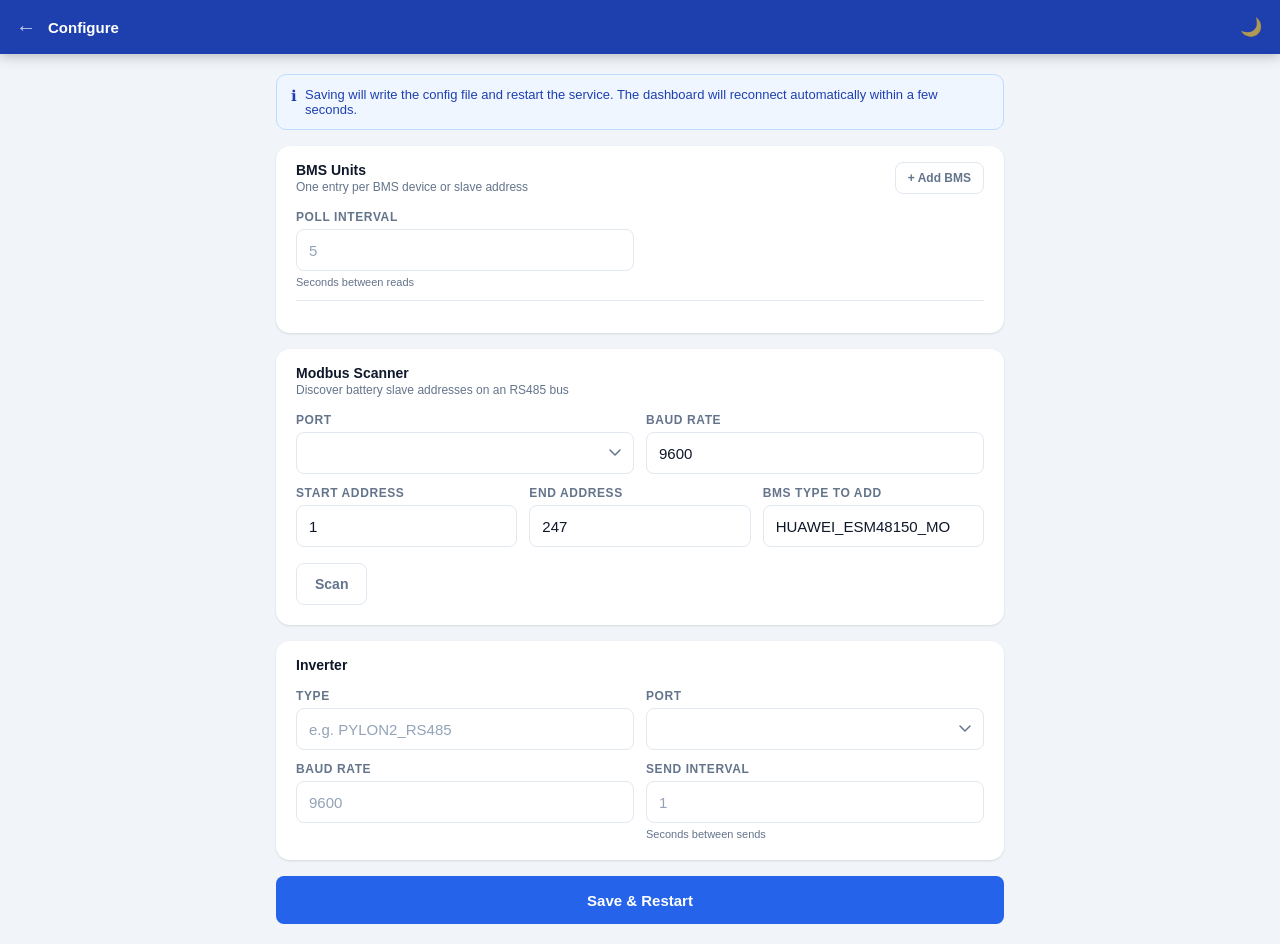
==== webserver/src/main/resources/static/config.html @ cb20711e "fix: resolve by-id symlinks and handle port-busy in Modbus scanner j2mod requires bare port names (t" ====
<!DOCTYPE html>
<html lang="en">
<head>
<meta charset="utf-8">
<meta name="viewport" content="width=device-width, initial-scale=1.0">
<meta name="theme-color" content="#1e40af">
<link rel="apple-touch-icon" sizes="180x180" href="/apple-touch-icon.png">
<link rel="icon" type="image/png" sizes="32x32" href="/favicon-32x32.png">
<link rel="manifest" href="/site.webmanifest">
<title>Configure — BMS Monitor</title>
<style>
*, *::before, *::after { box-sizing: border-box; margin: 0; padding: 0; }
:root {
  --blue:   #3b82f6;
  --blue-d: #1d4ed8;
  --green:  #22c55e;
  --red:    #ef4444;
  --bg:     #f1f5f9;
  --card:   #ffffff;
  --border: #e2e8f0;
  --text:   #0f172a;
  --muted:  #64748b;
  --r: 14px;
  --shadow: 0 1px 3px rgba(0,0,0,.07), 0 1px 2px rgba(0,0,0,.05);
}
html { font-family: -apple-system, BlinkMacSystemFont, 'Segoe UI', Roboto, Arial, sans-serif; }
body { background: var(--bg); color: var(--text); min-height: 100vh; }

/* Header */
.hdr {
  position: sticky; top: 0; z-index: 100; background: #1e40af;
  display: flex; align-items: center; gap: 12px;
  padding: 0 16px; height: 54px; box-shadow: 0 2px 12px rgba(0,0,0,.25);
}
.hdr-back { color: rgba(255,255,255,.75); text-decoration: none; font-size: 20px; line-height: 1; }
.hdr-back:hover { color: #fff; }
.hdr-title { font-size: 15px; font-weight: 700; color: #fff; }

/* Layout */
main { max-width: 760px; margin: 0 auto; padding: 20px 16px; display: flex; flex-direction: column; gap: 16px; }

/* Card */
.card { background: var(--card); border-radius: var(--r); box-shadow: var(--shadow); }
.card-head {
  padding: 16px 20px 0;
  display: flex; align-items: center; justify-content: space-between;
}
.card-head h2 { font-size: 14px; font-weight: 700; }
.card-head .card-head-sub { font-size: 12px; color: var(--muted); margin-top: 2px; }
.card-body { padding: 16px 20px 20px; }
.card-divider { border: none; border-top: 1px solid var(--border); }

/* Form controls */
.field { display: flex; flex-direction: column; gap: 5px; }
.field label {
  font-size: 12px; font-weight: 700; color: var(--muted);
  text-transform: uppercase; letter-spacing: .05em;
}
.field input, .field select {
  height: 42px; border: 1.5px solid var(--border); border-radius: 8px;
  padding: 0 12px; font-size: 15px; color: var(--text);
  background: var(--card); width: 100%;
  transition: border-color .15s, box-shadow .15s;
  -webkit-appearance: none; appearance: none;
}
.field select {
  background-image: url("data:image/svg+xml,%3Csvg xmlns='http://www.w3.org/2000/svg' width='12' height='8' viewBox='0 0 12 8'%3E%3Cpath d='M1 1l5 5 5-5' stroke='%2364748b' stroke-width='1.5' fill='none' stroke-linecap='round'/%3E%3C/svg%3E");
  background-repeat: no-repeat; background-position: right 12px center;
  padding-right: 36px;
}
.field input:focus, .field select:focus {
  outline: none; border-color: var(--blue);
  box-shadow: 0 0 0 3px rgba(59,130,246,.15);
}
.field input::placeholder { color: #94a3b8; }

.field-hint { font-size: 11px; color: var(--muted); }

.row { display: grid; gap: 12px; }
.row-2 { grid-template-columns: 1fr 1fr; }
.row-3 { grid-template-columns: 1fr 1fr 1fr; }

/* BMS entries */
.bms-list { display: flex; flex-direction: column; gap: 12px; }

.bms-entry {
  border: 1.5px solid var(--border); border-radius: 10px;
  overflow: hidden;
}
.bms-entry-head {
  display: flex; align-items: center;
  padding: 10px 14px; background: var(--bg);
  border-bottom: 1px solid var(--border);
  gap: 8px;
}
.bms-entry-num { font-size: 13px; font-weight: 700; flex: 1; }
.bms-entry-body { padding: 14px; display: flex; flex-direction: column; gap: 12px; }

/* Buttons */
.btn {
  display: inline-flex; align-items: center; justify-content: center;
  height: 42px; padding: 0 18px; border: none; border-radius: 8px;
  cursor: pointer; font-size: 14px; font-weight: 600;
  transition: background .15s, opacity .15s;
  white-space: nowrap;
}
.btn:disabled { opacity: .5; cursor: not-allowed; }
.btn-primary { background: #2563eb; color: #fff; }
.btn-primary:hover:not(:disabled) { background: var(--blue-d); }
.btn-ghost { background: transparent; color: var(--muted); border: 1.5px solid var(--border); }
.btn-ghost:hover { background: var(--bg); color: var(--text); }
.btn-danger { background: #fee2e2; color: #dc2626; }
.btn-danger:hover { background: #fecaca; }
.btn-sm { height: 32px; padding: 0 12px; font-size: 12px; }
.btn-icon { padding: 0 10px; font-size: 16px; }

/* Save row */
.save-row {
  display: flex; align-items: center; gap: 12px;
  flex-wrap: wrap;
}
.save-row .btn-primary { flex: 1; min-width: 160px; height: 48px; font-size: 15px; }

/* Restart overlay */
.restart-overlay {
  display: none; position: fixed; inset: 0; z-index: 200;
  background: rgba(15,23,42,.65); backdrop-filter: blur(4px);
  align-items: center; justify-content: center;
}
.restart-overlay.show { display: flex; }
.restart-box {
  background: var(--card); border-radius: 20px;
  padding: 36px 40px; text-align: center; max-width: 320px;
  box-shadow: 0 20px 60px rgba(0,0,0,.3);
}
.restart-icon { font-size: 40px; margin-bottom: 12px; }
.restart-title { font-size: 18px; font-weight: 700; margin-bottom: 8px; }
.restart-sub { font-size: 14px; color: var(--muted); margin-bottom: 20px; }
.restart-count {
  font-size: 32px; font-weight: 800; color: var(--blue);
  font-variant-numeric: tabular-nums;
}

/* Port option */
.port-opt { font-size: 14px; }
.port-opt-path { font-weight: 600; }
.port-opt-resolved { font-size: 12px; color: var(--muted); }

/* Info banner */
.info-banner {
  background: #eff6ff; border: 1px solid #bfdbfe;
  border-radius: 10px; padding: 12px 14px;
  font-size: 13px; color: #1e40af;
  display: flex; gap: 8px; align-items: flex-start;
}
.info-banner-icon { flex-shrink: 0; font-size: 15px; }

/* ── Dark mode ───────────────────────────────────────── */
[data-theme="dark"] {
  --bg:     #0f172a;
  --card:   #1e293b;
  --border: #334155;
  --text:   #f1f5f9;
  --muted:  #94a3b8;
}
[data-theme="dark"] .hdr              { background: #172554; }
[data-theme="dark"] .field input,
[data-theme="dark"] .field select     { background: #162032; border-color: #334155; color: var(--text); }
[data-theme="dark"] .field input:focus,
[data-theme="dark"] .field select:focus { border-color: var(--blue); }
[data-theme="dark"] .field input::placeholder { color: #475569; }
[data-theme="dark"] .field select {
  background-image: url("data:image/svg+xml,%3Csvg xmlns='http://www.w3.org/2000/svg' width='12' height='8' viewBox='0 0 12 8'%3E%3Cpath d='M1 1l5 5 5-5' stroke='%2394a3b8' stroke-width='1.5' fill='none' stroke-linecap='round'/%3E%3C/svg%3E");
}
[data-theme="dark"] .bms-entry        { border-color: #334155; }
[data-theme="dark"] .bms-entry-head   { background: #162032; border-bottom-color: #334155; }
[data-theme="dark"] .btn-ghost        { border-color: #334155; color: var(--muted); }
[data-theme="dark"] .btn-ghost:hover  { background: #334155; color: var(--text); }
[data-theme="dark"] .btn-danger       { background: #450a0a; color: #fca5a5; }
[data-theme="dark"] .btn-danger:hover { background: #7f1d1d; }
[data-theme="dark"] .info-banner      { background: #1e3a5f; border-color: #1d4ed8; color: #93c5fd; }
[data-theme="dark"] .restart-box      { background: #1e293b; }
[data-theme="dark"] .card-divider     { border-top-color: #334155; }

.hdr-theme {
  background: none; border: none; cursor: pointer;
  font-size: 18px; padding: 4px 2px; line-height: 1;
  opacity: .65; transition: opacity .15s; color: inherit;
}
.hdr-theme:hover { opacity: 1; }

@media (max-width: 520px) {
  .row-2, .row-3 { grid-template-columns: 1fr; }
  main { padding: 12px; }
  .card-body { padding: 14px 14px 16px; }
}

/* Scanner */
.scan-result-row {
  display: flex; align-items: center; gap: 12px;
  padding: 8px 0; border-bottom: 1px solid var(--border);
}
.scan-result-row:last-child { border-bottom: none; }
.scan-result-addr { flex: 1; font-size: 14px; font-weight: 600; }
.scan-result-added { font-size: 12px; color: var(--muted); }
.scan-progress { font-size: 13px; color: var(--muted); padding: 8px 0; line-height: 1.6; }
.scan-error {
  background: #fee2e2; border: 1px solid #fecaca;
  border-radius: 8px; padding: 10px 14px;
  font-size: 13px; color: #dc2626; margin-top: 8px;
}
[data-theme="dark"] .scan-error { background: #450a0a; border-color: #7f1d1d; color: #fca5a5; }
</style>
</head>
<body>

<header class="hdr">
  <a class="hdr-back" href="/" title="Dashboard">&#8592;</a>
  <div class="hdr-title">Configure</div>
  <button class="hdr-theme" id="themeBtn" onclick="toggleTheme()" title="Toggle dark mode" style="margin-left:auto"></button>
</header>

<main>

  <div class="info-banner">
    <span class="info-banner-icon">ℹ</span>
    Saving will write the config file and restart the service. The dashboard will reconnect automatically within a few seconds.
  </div>

  <!-- BMS section -->
  <div class="card">
    <div class="card-head">
      <div>
        <h2>BMS Units</h2>
        <div class="card-head-sub">One entry per BMS device or slave address</div>
      </div>
      <button class="btn btn-ghost btn-sm" onclick="addBms()">+ Add BMS</button>
    </div>
    <div class="card-body">
      <div class="field row row-2" style="margin-bottom:4px">
        <div class="field">
          <label>Poll interval</label>
          <input type="number" id="pollInterval" min="1" max="60" placeholder="5">
          <span class="field-hint">Seconds between reads</span>
        </div>
      </div>
      <hr class="card-divider" style="margin: 12px 0">
      <div class="bms-list" id="bmsList"></div>
    </div>
  </div>

  <!-- Modbus Scanner section -->
  <div class="card">
    <div class="card-head">
      <div>
        <h2>Modbus Scanner</h2>
        <div class="card-head-sub">Discover battery slave addresses on an RS485 bus</div>
      </div>
    </div>
    <div class="card-body">
      <div class="row row-2" style="margin-bottom:12px">
        <div class="field">
          <label>Port</label>
          <select id="scanPort"></select>
        </div>
        <div class="field">
          <label>Baud rate</label>
          <input type="number" id="scanBaud" value="9600">
        </div>
      </div>
      <div class="row row-3" style="margin-bottom:16px">
        <div class="field">
          <label>Start address</label>
          <input type="number" id="scanStart" value="1" min="1" max="247">
        </div>
        <div class="field">
          <label>End address</label>
          <input type="number" id="scanEnd" value="247" min="1" max="247">
        </div>
        <div class="field">
          <label>BMS type to add</label>
          <input type="text" id="scanBmsType" list="bmsTypeList" value="HUAWEI_ESM48150_MODBUS">
        </div>
      </div>
      <button class="btn btn-ghost" id="scanBtn" onclick="startScan()">Scan</button>
      <div id="scanStatus" style="display:none"></div>
      <div id="scanResults" style="display:none">
        <hr class="card-divider" style="margin:16px 0">
        <div id="scanResultsList"></div>
      </div>
    </div>
  </div>

  <!-- Inverter section -->
  <div class="card">
    <div class="card-head">
      <h2>Inverter</h2>
    </div>
    <div class="card-body">
      <div class="row row-2">
        <div class="field">
          <label>Type</label>
          <input type="text" id="invType" list="invTypeList" placeholder="e.g. PYLON2_RS485">
          <datalist id="invTypeList">
            <option value="PYLON2_RS485">
            <option value="PYLON_CAN">
            <option value="DEYE_CAN">
            <option value="GROWATT_CAN">
            <option value="SMA_SI_CAN">
            <option value="SOLARK_CAN">
            <option value="NONE">
          </datalist>
        </div>
        <div class="field">
          <label>Port</label>
          <select id="invPort"></select>
        </div>
      </div>
      <div class="row row-2" style="margin-top:12px">
        <div class="field">
          <label>Baud rate</label>
          <input type="number" id="invBaud" placeholder="9600">
        </div>
        <div class="field">
          <label>Send interval</label>
          <input type="number" id="invSend" min="1" placeholder="1">
          <span class="field-hint">Seconds between sends</span>
        </div>
      </div>
    </div>
  </div>

  <!-- Save -->
  <div class="save-row">
    <button class="btn btn-primary" id="saveBtn" onclick="save()">Save &amp; Restart</button>
  </div>

</main>

<!-- Restart overlay -->
<div class="restart-overlay" id="restartOverlay">
  <div class="restart-box">
    <div class="restart-icon">🔄</div>
    <div class="restart-title">Restarting service</div>
    <div class="restart-sub">The dashboard will reconnect automatically</div>
    <div class="restart-count" id="restartCount">5</div>
  </div>
</div>

<datalist id="bmsTypeList">
  <option value="HUAWEI_ESM48150_MODBUS">
  <option value="PYLON_CAN">
  <option value="PYLON_RS485">
  <option value="PYLON2_RS485">
  <option value="DALY_CAN">
  <option value="DALY_RS485">
  <option value="JK_CAN">
  <option value="JK_RS485">
  <option value="JK_MODBUS">
  <option value="SEPLOS_CAN">
  <option value="SEPLOS_RS485">
  <option value="GROWATT_CAN">
  <option value="HUAWEI_CAN">
</datalist>

<script>
(function() {
  var t = localStorage.getItem('bms-theme') || 'light';
  document.documentElement.setAttribute('data-theme', t);
})();

function toggleTheme() {
  var t = document.documentElement.getAttribute('data-theme') === 'dark' ? 'light' : 'dark';
  document.documentElement.setAttribute('data-theme', t);
  localStorage.setItem('bms-theme', t);
  document.getElementById('themeBtn').textContent = t === 'dark' ? '☀' : '🌙';
}

var ports = [];
var bmsSeq = 0;

function init() {
  document.getElementById('themeBtn').textContent =
    document.documentElement.getAttribute('data-theme') === 'dark' ? '☀' : '🌙';
  Promise.all([
    fetch('/api/config').then(r => r.json()),
    fetch('/api/ports').then(r => r.json())
  ]).then(([cfg, ps]) => {
    ports = ps;
    populatePortSelect('invPort', cfg.inverter && cfg.inverter.portLocator);
    populatePortSelect('scanPort', null);

    document.getElementById('pollInterval').value = cfg.pollInterval || 5;

    var inv = cfg.inverter || {};
    document.getElementById('invType').value = inv.type || '';
    document.getElementById('invBaud').value = inv.baudRate || 9600;
    document.getElementById('invSend').value = inv.sendInterval || 1;

    var bmsList = cfg.bms || [];
    if (bmsList.length === 0) {
      addBms();
    } else {
      bmsList.forEach(b => addBms(b));
    }
  }).catch(e => alert('Failed to load config: ' + e));
}

function populatePortSelect(id, selected) {
  var sel = document.getElementById(id);
  if (!sel) return;
  sel.innerHTML = '';

  // Manual entry option first if it doesn't match any discovered port
  var found = ports.find(p => p.path === selected || p.resolvedTo === selected);
  if (selected && !found) {
    var opt = new Option(selected + '  (current)', selected, true, true);
    sel.appendChild(opt);
  }

  ports.forEach(p => {
    var label = p.path;
    if (p.resolvedTo && p.resolvedTo !== p.path) label += '  →  ' + p.resolvedTo;
    var opt = new Option(label, p.path);
    if (p.path === selected || p.resolvedTo === selected) opt.selected = true;
    sel.appendChild(opt);
  });

  if (ports.length === 0 && !selected) {
    sel.appendChild(new Option('No ports found', ''));
  }
}

function addBms(bms) {
  bmsSeq++;
  var seq = bmsSeq;
  var id = bms ? (bms.id || seq) : seq;

  var div = document.createElement('div');
  div.className = 'bms-entry';
  div.id = 'bms-entry-' + seq;
  div.innerHTML =
    '<div class="bms-entry-head">' +
      '<span class="bms-entry-num">BMS #' + seq + '</span>' +
      '<button class="btn btn-danger btn-sm btn-icon" onclick="removeBms(' + seq + ')" title="Remove">✕</button>' +
    '</div>' +
    '<div class="bms-entry-body">' +
      '<div class="row row-2">' +
        '<div class="field">' +
          '<label>Type</label>' +
          '<input type="text" id="bms-type-' + seq + '" list="bmsTypeList" placeholder="e.g. PYLON_CAN" value="' + esc(bms && bms.type || '') + '">' +
        '</div>' +
        '<div class="field">' +
          '<label>Slave address / ID</label>' +
          '<input type="number" id="bms-id-' + seq + '" value="' + (bms ? (bms.id || seq) : seq) + '" min="1">' +
        '</div>' +
      '</div>' +
      '<div class="field">' +
        '<label>Port</label>' +
        '<select id="bms-port-' + seq + '"></select>' +
      '</div>' +
      '<div class="row row-2">' +
        '<div class="field">' +
          '<label>Baud rate</label>' +
          '<input type="number" id="bms-baud-' + seq + '" value="' + (bms && bms.baudRate || 9600) + '">' +
        '</div>' +
        '<div class="field">' +
          '<label>Delay after no bytes (ms)</label>' +
          '<input type="number" id="bms-delay-' + seq + '" value="' + (bms && bms.delayAfterNoBytes || 200) + '">' +
        '</div>' +
      '</div>' +
    '</div>';

  document.getElementById('bmsList').appendChild(div);
  populatePortSelect('bms-port-' + seq, bms && bms.portLocator);
}

function removeBms(seq) {
  var el = document.getElementById('bms-entry-' + seq);
  if (el) el.remove();
}

function esc(s) { return s.replace(/"/g, '&quot;'); }

function save() {
  var bmsList = [];
  document.querySelectorAll('.bms-entry').forEach(el => {
    var seq = el.id.replace('bms-entry-', '');
    var id  = parseInt(v('bms-id-' + seq)) || parseInt(seq);
    bmsList.push({
      id:               id,
      type:             v('bms-type-' + seq).trim(),
      portLocator:      v('bms-port-' + seq),
      baudRate:         parseInt(v('bms-baud-' + seq)) || 9600,
      delayAfterNoBytes: parseInt(v('bms-delay-' + seq)) || 200
    });
  });

  var cfg = {
    pollInterval: parseInt(v('pollInterval')) || 5,
    bms: bmsList,
    inverter: {
      type:         v('invType').trim(),
      portLocator:  v('invPort'),
      baudRate:     parseInt(v('invBaud')) || 9600,
      sendInterval: parseInt(v('invSend')) || 1
    }
  };

  document.getElementById('saveBtn').disabled = true;

  fetch('/api/config', {
    method: 'POST',
    headers: { 'Content-Type': 'application/json' },
    body: JSON.stringify(cfg)
  })
  .then(r => { if (!r.ok) throw new Error('HTTP ' + r.status); return r.json(); })
  .then(() => startRestart(6))
  .catch(err => {
    alert('Save failed: ' + err);
    document.getElementById('saveBtn').disabled = false;
  });
}

function startRestart(secs) {
  document.getElementById('restartOverlay').classList.add('show');
  var el = document.getElementById('restartCount');
  var tick = function() {
    el.textContent = secs;
    if (secs <= 0) {
      window.location.href = '/';
      return;
    }
    secs--;
    setTimeout(tick, 1000);
  };
  tick();
}

function v(id) {
  var el = document.getElementById(id);
  return el ? el.value : '';
}

function startScan() {
  var port = v('scanPort');
  var baud = parseInt(v('scanBaud')) || 9600;
  var start = parseInt(v('scanStart')) || 1;
  var end = parseInt(v('scanEnd')) || 247;

  if (!port) { alert('Please select a port'); return; }

  var btn = document.getElementById('scanBtn');
  var status = document.getElementById('scanStatus');
  var results = document.getElementById('scanResults');

  btn.disabled = true;
  btn.textContent = 'Scanning…';
  status.style.display = '';
  var estSecs = Math.ceil((end - start + 1) * 0.35);
  status.innerHTML = '<div class="scan-progress">Scanning addresses ' + start + '–' + end + '…<br>' +
    '<small>May take up to ' + (estSecs >= 60 ? Math.ceil(estSecs / 60) + ' minute(s)' : estSecs + ' seconds') + ' if no devices respond.</small></div>';
  results.style.display = 'none';

  var url = '/api/scan/modbus?port=' + encodeURIComponent(port) +
    '&baudRate=' + baud + '&startId=' + start + '&endId=' + end;

  fetch(url, { signal: AbortSignal.timeout ? AbortSignal.timeout(300000) : undefined })
    .then(function(r) { return r.json(); })
    .then(function(data) {
      btn.disabled = false;
      btn.textContent = 'Scan';
      status.style.display = 'none';
      renderScanResults(data, port, baud);
    })
    .catch(function(err) {
      btn.disabled = false;
      btn.textContent = 'Scan';
      status.innerHTML = '<div class="scan-error">Scan failed: ' + err + '</div>';
    });
}

function renderScanResults(data, port, baud) {
  var results = document.getElementById('scanResults');
  var list = document.getElementById('scanResultsList');
  results.style.display = '';

  if (data.error) {
    var msg = esc(data.error);
    if (data.error.toLowerCase().indexOf('cannot be opened') !== -1 ||
        data.error.toLowerCase().indexOf('in use') !== -1) {
      msg = 'Port is held open by the running BMS service.<br>' +
        'Stop it first: <code>sudo systemctl stop bms.service</code><br>' +
        'Then scan. After saving the new config the service restarts automatically.';
    }
    list.innerHTML = '<div class="scan-error">' + msg + '</div>';
    return;
  }

  if (!data.found || data.found.length === 0) {
    list.innerHTML = '<div style="color:var(--muted);font-size:14px">' +
      'No devices responded in that range. Check the port, baud rate, and that the batteries are powered on.' +
      '</div>';
    return;
  }

  var html = '<div style="font-size:13px;font-weight:700;color:var(--muted);margin-bottom:8px">' +
    'Found ' + data.found.length + ' device(s) — scanned ' + data.scanned + ' addresses</div>';
  data.found.forEach(function(addr) {
    var already = isBmsAddressConfigured(addr);
    html += '<div class="scan-result-row" id="scan-result-' + addr + '">' +
      '<span class="scan-result-addr">Address ' + addr + '</span>' +
      (already
        ? '<span class="scan-result-added">✓ Already configured</span>'
        : '<button class="btn btn-ghost btn-sm" onclick="addFromScan(' + addr + ')">+ Add</button>'
      ) +
      '</div>';
  });
  list.innerHTML = html;
}

function isBmsAddressConfigured(addr) {
  var found = false;
  document.querySelectorAll('.bms-entry').forEach(function(el) {
    var seq = el.id.replace('bms-entry-', '');
    if (parseInt(v('bms-id-' + seq)) === addr) found = true;
  });
  return found;
}

function addFromScan(addr) {
  var port = v('scanPort');
  var baud = parseInt(v('scanBaud')) || 9600;
  var bmsType = v('scanBmsType').trim() || 'HUAWEI_ESM48150_MODBUS';
  addBms({ id: addr, type: bmsType, portLocator: port, baudRate: baud, delayAfterNoBytes: 200 });
  var row = document.getElementById('scan-result-' + addr);
  if (row) {
    var btn = row.querySelector('button');
    if (btn) { btn.disabled = true; btn.textContent = '✓ Added'; }
  }
}

init();
</script>
</body>
</html>
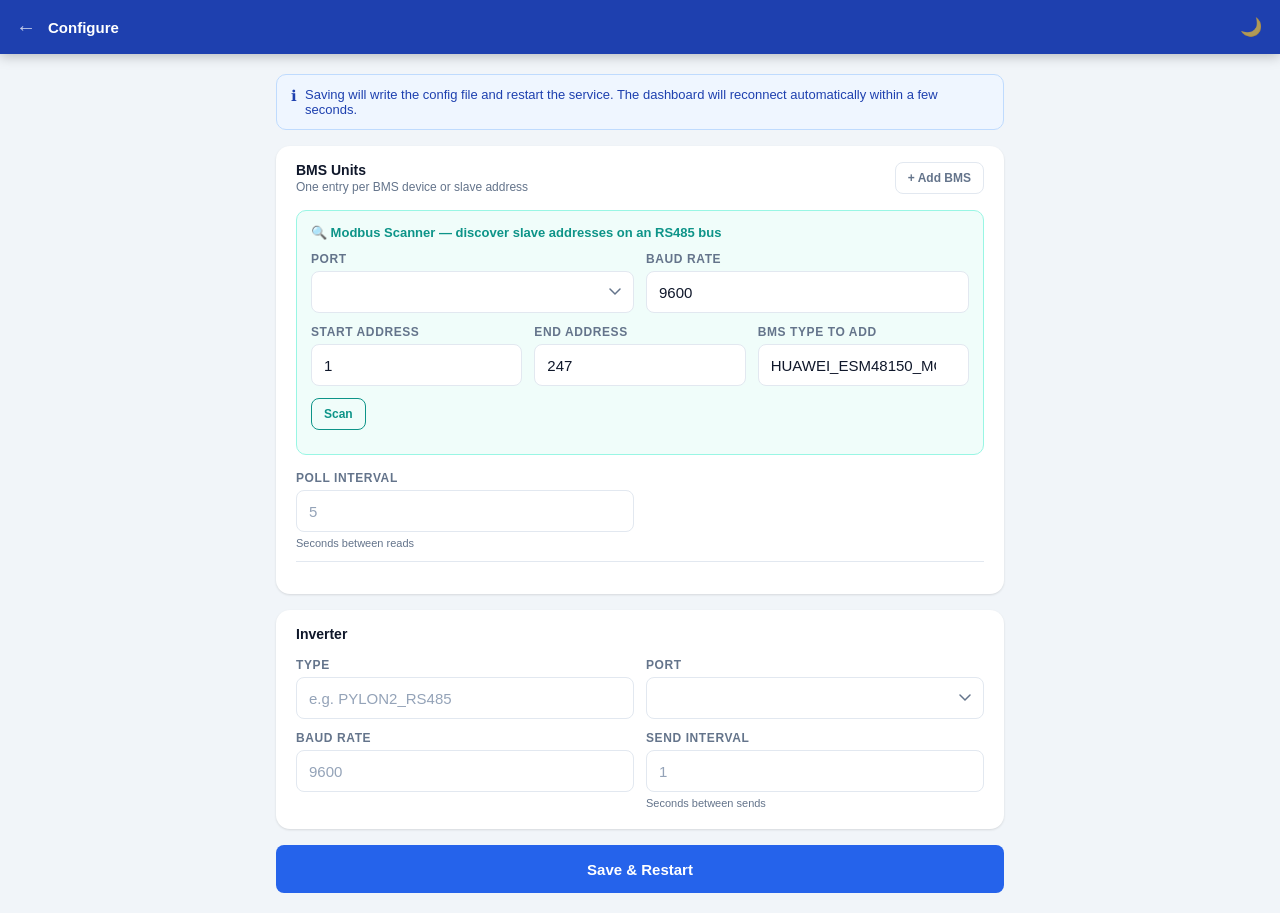
==== commit 418dec98: "feat: merge Modbus Scanner into BMS Units card with teal accent styling Scanner now lives at the top" ====
--- a/webserver/src/main/resources/static/config.html
+++ b/webserver/src/main/resources/static/config.html
@@ -196,19 +196,31 @@
 }
 
 /* Scanner */
+.scan-section {
+  background: #f0fdfa; border: 1.5px solid #99f6e4;
+  border-radius: 10px; padding: 14px; margin-bottom: 16px;
+}
+.scan-section-title {
+  font-size: 13px; font-weight: 700; color: #0d9488;
+  margin-bottom: 12px; display: flex; align-items: center; gap: 6px;
+}
 .scan-result-row {
   display: flex; align-items: center; gap: 12px;
-  padding: 8px 0; border-bottom: 1px solid var(--border);
+  padding: 8px 0; border-bottom: 1px solid #99f6e4;
 }
 .scan-result-row:last-child { border-bottom: none; }
 .scan-result-addr { flex: 1; font-size: 14px; font-weight: 600; }
 .scan-result-added { font-size: 12px; color: var(--muted); }
-.scan-progress { font-size: 13px; color: var(--muted); padding: 8px 0; line-height: 1.6; }
+.scan-progress { font-size: 13px; color: #0d9488; padding: 4px 0; }
 .scan-error {
   background: #fee2e2; border: 1px solid #fecaca;
   border-radius: 8px; padding: 10px 14px;
   font-size: 13px; color: #dc2626; margin-top: 8px;
 }
+[data-theme="dark"] .scan-section { background: #022c2b; border-color: #0f766e; }
+[data-theme="dark"] .scan-section-title { color: #2dd4bf; }
+[data-theme="dark"] .scan-progress { color: #2dd4bf; }
+[data-theme="dark"] .scan-result-row { border-bottom-color: #0f766e; }
 [data-theme="dark"] .scan-error { background: #450a0a; border-color: #7f1d1d; color: #fca5a5; }
 </style>
 </head>
@@ -227,7 +239,7 @@
     Saving will write the config file and restart the service. The dashboard will reconnect automatically within a few seconds.
   </div>
 
-  <!-- BMS section -->
+  <!-- BMS section (scanner integrated at top) -->
   <div class="card">
     <div class="card-head">
       <div>
@@ -237,6 +249,41 @@
       <button class="btn btn-ghost btn-sm" onclick="addBms()">+ Add BMS</button>
     </div>
     <div class="card-body">
+
+      <!-- Modbus Scanner -->
+      <div class="scan-section">
+        <div class="scan-section-title">&#128269; Modbus Scanner — discover slave addresses on an RS485 bus</div>
+        <div class="row row-2" style="margin-bottom:12px">
+          <div class="field">
+            <label>Port</label>
+            <select id="scanPort"></select>
+          </div>
+          <div class="field">
+            <label>Baud rate</label>
+            <input type="number" id="scanBaud" value="9600">
+          </div>
+        </div>
+        <div class="row row-3" style="margin-bottom:12px">
+          <div class="field">
+            <label>Start address</label>
+            <input type="number" id="scanStart" value="1" min="1" max="247">
+          </div>
+          <div class="field">
+            <label>End address</label>
+            <input type="number" id="scanEnd" value="247" min="1" max="247">
+          </div>
+          <div class="field">
+            <label>BMS type to add</label>
+            <input type="text" id="scanBmsType" list="bmsTypeList" value="HUAWEI_ESM48150_MODBUS">
+          </div>
+        </div>
+        <div style="display:flex;align-items:center;gap:12px;flex-wrap:wrap">
+          <button class="btn btn-ghost btn-sm" id="scanBtn" onclick="startScan()" style="border-color:#0d9488;color:#0d9488">Scan</button>
+          <div id="scanCounter" class="scan-progress" style="display:none"></div>
+        </div>
+        <div id="scanResultsList" style="margin-top:10px"></div>
+      </div>
+
       <div class="field row row-2" style="margin-bottom:4px">
         <div class="field">
           <label>Poll interval</label>
@@ -246,48 +293,6 @@
       </div>
       <hr class="card-divider" style="margin: 12px 0">
       <div class="bms-list" id="bmsList"></div>
-    </div>
-  </div>
-
-  <!-- Modbus Scanner section -->
-  <div class="card">
-    <div class="card-head">
-      <div>
-        <h2>Modbus Scanner</h2>
-        <div class="card-head-sub">Discover battery slave addresses on an RS485 bus</div>
-      </div>
-    </div>
-    <div class="card-body">
-      <div class="row row-2" style="margin-bottom:12px">
-        <div class="field">
-          <label>Port</label>
-          <select id="scanPort"></select>
-        </div>
-        <div class="field">
-          <label>Baud rate</label>
-          <input type="number" id="scanBaud" value="9600">
-        </div>
-      </div>
-      <div class="row row-3" style="margin-bottom:16px">
-        <div class="field">
-          <label>Start address</label>
-          <input type="number" id="scanStart" value="1" min="1" max="247">
-        </div>
-        <div class="field">
-          <label>End address</label>
-          <input type="number" id="scanEnd" value="247" min="1" max="247">
-        </div>
-        <div class="field">
-          <label>BMS type to add</label>
-          <input type="text" id="scanBmsType" list="bmsTypeList" value="HUAWEI_ESM48150_MODBUS">
-        </div>
-      </div>
-      <button class="btn btn-ghost" id="scanBtn" onclick="startScan()">Scan</button>
-      <div id="scanStatus" style="display:none"></div>
-      <div id="scanResults" style="display:none">
-        <hr class="card-divider" style="margin:16px 0">
-        <div id="scanResultsList"></div>
-      </div>
     </div>
   </div>
 
@@ -542,6 +547,8 @@
   return el ? el.value : '';
 }
 
+var activeScanEs = null;
+
 function startScan() {
   var port = v('scanPort');
   var baud = parseInt(v('scanBaud')) || 9600;
@@ -549,75 +556,74 @@
   var end = parseInt(v('scanEnd')) || 247;
 
   if (!port) { alert('Please select a port'); return; }
+  if (activeScanEs) { activeScanEs.close(); activeScanEs = null; }
 
   var btn = document.getElementById('scanBtn');
-  var status = document.getElementById('scanStatus');
-  var results = document.getElementById('scanResults');
+  var counter = document.getElementById('scanCounter');
+  var list = document.getElementById('scanResultsList');
 
   btn.disabled = true;
   btn.textContent = 'Scanning…';
-  status.style.display = '';
-  var estSecs = Math.ceil((end - start + 1) * 0.35);
-  status.innerHTML = '<div class="scan-progress">Scanning addresses ' + start + '–' + end + '…<br>' +
-    '<small>May take up to ' + (estSecs >= 60 ? Math.ceil(estSecs / 60) + ' minute(s)' : estSecs + ' seconds') + ' if no devices respond.</small></div>';
-  results.style.display = 'none';
+  counter.style.display = '';
+  counter.textContent = 'Probing address ' + start + ' of ' + (end - start + 1) + '…';
+  list.innerHTML = '';
+  var foundCount = 0;
 
   var url = '/api/scan/modbus?port=' + encodeURIComponent(port) +
     '&baudRate=' + baud + '&startId=' + start + '&endId=' + end;
 
-  fetch(url, { signal: AbortSignal.timeout ? AbortSignal.timeout(300000) : undefined })
-    .then(function(r) { return r.json(); })
-    .then(function(data) {
-      btn.disabled = false;
-      btn.textContent = 'Scan';
-      status.style.display = 'none';
-      renderScanResults(data, port, baud);
-    })
-    .catch(function(err) {
-      btn.disabled = false;
-      btn.textContent = 'Scan';
-      status.innerHTML = '<div class="scan-error">Scan failed: ' + err + '</div>';
-    });
-}
-
-function renderScanResults(data, port, baud) {
-  var results = document.getElementById('scanResults');
-  var list = document.getElementById('scanResultsList');
-  results.style.display = '';
-
-  if (data.error) {
-    var msg = esc(data.error);
-    if (data.error.toLowerCase().indexOf('cannot be opened') !== -1 ||
-        data.error.toLowerCase().indexOf('in use') !== -1) {
-      msg = 'Port is held open by the running BMS service.<br>' +
-        'Stop it first: <code>sudo systemctl stop bms.service</code><br>' +
-        'Then scan. After saving the new config the service restarts automatically.';
+  var es = new EventSource(url);
+  activeScanEs = es;
+
+  es.onmessage = function(evt) {
+    var data = JSON.parse(evt.data);
+
+    if (data.type === 'progress') {
+      counter.textContent = 'Probing address ' + data.current + ' of ' + data.total + '…';
+
+    } else if (data.type === 'found') {
+      foundCount++;
+      var already = isBmsAddressConfigured(data.address);
+      var row = document.createElement('div');
+      row.className = 'scan-result-row';
+      row.id = 'scan-result-' + data.address;
+      row.innerHTML =
+        '<span class="scan-result-addr">Address ' + data.address + '</span>' +
+        (already
+          ? '<span class="scan-result-added">&#10003; Already configured</span>'
+          : '<button class="btn btn-ghost btn-sm" onclick="addFromScan(' + data.address + ')" style="border-color:#0d9488;color:#0d9488">+ Add</button>');
+      list.appendChild(row);
+
+    } else if (data.type === 'done') {
+      es.close(); activeScanEs = null;
+      btn.disabled = false; btn.textContent = 'Scan';
+      counter.style.display = 'none';
+      if (foundCount === 0) {
+        list.innerHTML = '<div style="color:var(--muted);font-size:13px">No devices responded — check port, baud rate, and that batteries are powered on.</div>';
+      } else {
+        var hdr = document.createElement('div');
+        hdr.style.cssText = 'font-size:12px;font-weight:700;color:#0d9488;margin-bottom:6px';
+        hdr.textContent = 'Found ' + foundCount + ' device(s) — scanned ' + data.scanned + ' addresses';
+        list.insertBefore(hdr, list.firstChild);
+      }
+
+    } else if (data.type === 'error') {
+      es.close(); activeScanEs = null;
+      btn.disabled = false; btn.textContent = 'Scan';
+      counter.style.display = 'none';
+      list.innerHTML = '<div class="scan-error">' + esc(data.message) + '</div>';
     }
-    list.innerHTML = '<div class="scan-error">' + msg + '</div>';
-    return;
-  }
-
-  if (!data.found || data.found.length === 0) {
-    list.innerHTML = '<div style="color:var(--muted);font-size:14px">' +
-      'No devices responded in that range. Check the port, baud rate, and that the batteries are powered on.' +
-      '</div>';
-    return;
-  }
-
-  var html = '<div style="font-size:13px;font-weight:700;color:var(--muted);margin-bottom:8px">' +
-    'Found ' + data.found.length + ' device(s) — scanned ' + data.scanned + ' addresses</div>';
-  data.found.forEach(function(addr) {
-    var already = isBmsAddressConfigured(addr);
-    html += '<div class="scan-result-row" id="scan-result-' + addr + '">' +
-      '<span class="scan-result-addr">Address ' + addr + '</span>' +
-      (already
-        ? '<span class="scan-result-added">✓ Already configured</span>'
-        : '<button class="btn btn-ghost btn-sm" onclick="addFromScan(' + addr + ')">+ Add</button>'
-      ) +
-      '</div>';
-  });
-  list.innerHTML = html;
-}
+  };
+
+  es.onerror = function() {
+    if (es.readyState === EventSource.CLOSED) return;
+    es.close(); activeScanEs = null;
+    btn.disabled = false; btn.textContent = 'Scan';
+    counter.style.display = 'none';
+    list.innerHTML = '<div class="scan-error">Connection to scanner lost.</div>';
+  };
+}
+
 
 function isBmsAddressConfigured(addr) {
   var found = false;
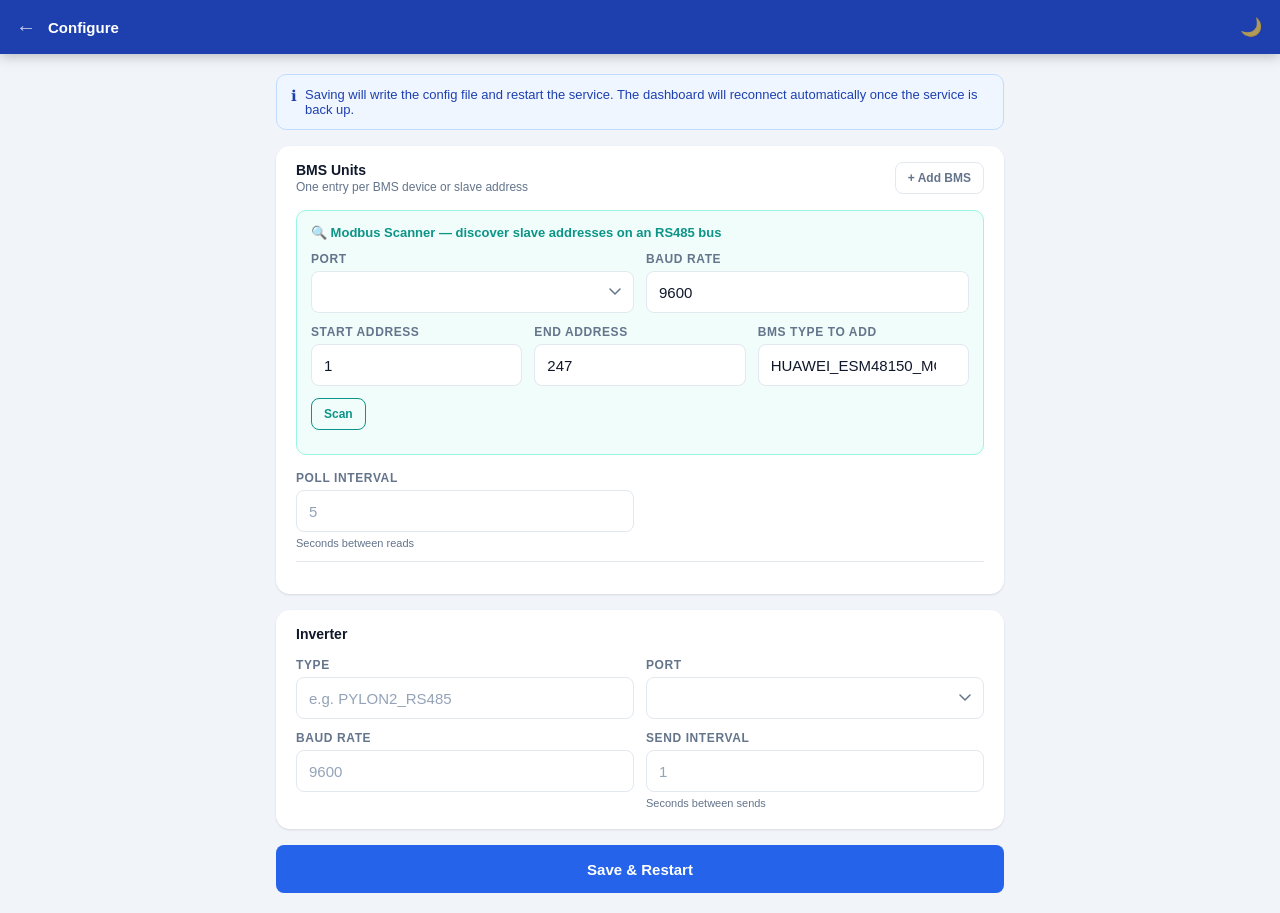
==== commit d38e8ae6: "fix: poll for server availability after save instead of fixed countdown Replace the 6-second countdo" ====
--- a/webserver/src/main/resources/static/config.html
+++ b/webserver/src/main/resources/static/config.html
@@ -171,6 +171,8 @@
 [data-theme="dark"] .field input::placeholder { color: #475569; }
 [data-theme="dark"] .field select {
   background-image: url("data:image/svg+xml,%3Csvg xmlns='http://www.w3.org/2000/svg' width='12' height='8' viewBox='0 0 12 8'%3E%3Cpath d='M1 1l5 5 5-5' stroke='%2394a3b8' stroke-width='1.5' fill='none' stroke-linecap='round'/%3E%3C/svg%3E");
+  background-repeat: no-repeat;
+  background-position: right 12px center;
 }
 [data-theme="dark"] .bms-entry        { border-color: #334155; }
 [data-theme="dark"] .bms-entry-head   { background: #162032; border-bottom-color: #334155; }
@@ -236,7 +238,7 @@
 
   <div class="info-banner">
     <span class="info-banner-icon">ℹ</span>
-    Saving will write the config file and restart the service. The dashboard will reconnect automatically within a few seconds.
+    Saving will write the config file and restart the service. The dashboard will reconnect automatically once the service is back up.
   </div>
 
   <!-- BMS section (scanner integrated at top) -->
@@ -279,6 +281,7 @@
         </div>
         <div style="display:flex;align-items:center;gap:12px;flex-wrap:wrap">
           <button class="btn btn-ghost btn-sm" id="scanBtn" onclick="startScan()" style="border-color:#0d9488;color:#0d9488">Scan</button>
+          <button class="btn btn-ghost btn-sm" id="stopBtn" onclick="stopScan()" style="display:none;border-color:#ef4444;color:#ef4444">Stop</button>
           <div id="scanCounter" class="scan-progress" style="display:none"></div>
         </div>
         <div id="scanResultsList" style="margin-top:10px"></div>
@@ -347,8 +350,8 @@
   <div class="restart-box">
     <div class="restart-icon">🔄</div>
     <div class="restart-title">Restarting service</div>
-    <div class="restart-sub">The dashboard will reconnect automatically</div>
-    <div class="restart-count" id="restartCount">5</div>
+    <div class="restart-sub" id="restartSub">Waiting for service to come back…</div>
+    <div class="restart-count" id="restartCount">⏳</div>
   </div>
 </div>
 
@@ -393,7 +396,7 @@
   ]).then(([cfg, ps]) => {
     ports = ps;
     populatePortSelect('invPort', cfg.inverter && cfg.inverter.portLocator);
-    populatePortSelect('scanPort', null);
+    populatePortSelect('scanPort', null, true);
 
     document.getElementById('pollInterval').value = cfg.pollInterval || 5;
 
@@ -411,10 +414,16 @@
   }).catch(e => alert('Failed to load config: ' + e));
 }
 
-function populatePortSelect(id, selected) {
+function populatePortSelect(id, selected, rsLabels) {
   var sel = document.getElementById(id);
   if (!sel) return;
   sel.innerHTML = '';
+
+  // When rsLabels is set and no default is given, auto-select the first RS485 port.
+  if (rsLabels && !selected) {
+    var firstInUse = ports.find(p => p.inUse);
+    if (firstInUse) selected = firstInUse.path;
+  }
 
   // Manual entry option first if it doesn't match any discovered port
   var found = ports.find(p => p.path === selected || p.resolvedTo === selected);
@@ -426,6 +435,7 @@
   ports.forEach(p => {
     var label = p.path;
     if (p.resolvedTo && p.resolvedTo !== p.path) label += '  →  ' + p.resolvedTo;
+    if (rsLabels && p.inUse) label += '  · RS485';
     var opt = new Option(label, p.path);
     if (p.path === selected || p.resolvedTo === selected) opt.selected = true;
     sel.appendChild(opt);
@@ -520,26 +530,39 @@
     body: JSON.stringify(cfg)
   })
   .then(r => { if (!r.ok) throw new Error('HTTP ' + r.status); return r.json(); })
-  .then(() => startRestart(6))
+  .then(() => startRestart())
   .catch(err => {
     alert('Save failed: ' + err);
     document.getElementById('saveBtn').disabled = false;
   });
 }
 
-function startRestart(secs) {
+function startRestart() {
   document.getElementById('restartOverlay').classList.add('show');
-  var el = document.getElementById('restartCount');
-  var tick = function() {
-    el.textContent = secs;
-    if (secs <= 0) {
-      window.location.href = '/';
-      return;
-    }
-    secs--;
-    setTimeout(tick, 1000);
-  };
-  tick();
+  var countEl = document.getElementById('restartCount');
+  var subEl   = document.getElementById('restartSub');
+  var elapsed = 0;
+  var dots = ['⏳', '🔄', '⌛', '🔄'];
+
+  // Wait 3s for the service to begin shutting down, then start polling
+  var spinInterval = setInterval(function() {
+    elapsed++;
+    countEl.textContent = dots[elapsed % dots.length];
+    subEl.textContent = 'Waiting for service… ' + elapsed + 's';
+  }, 1000);
+
+  setTimeout(function() {
+    var poll = setInterval(function() {
+      fetch('/api/health', { cache: 'no-store' })
+        .then(function(r) { if (r.ok) return r.json(); throw new Error(); })
+        .then(function() {
+          clearInterval(poll);
+          clearInterval(spinInterval);
+          window.location.href = '/';
+        })
+        .catch(function() {});
+    }, 1000);
+  }, 3000);
 }
 
 function v(id) {
@@ -559,13 +582,15 @@
   if (activeScanEs) { activeScanEs.close(); activeScanEs = null; }
 
   var btn = document.getElementById('scanBtn');
+  var stopBtn = document.getElementById('stopBtn');
   var counter = document.getElementById('scanCounter');
   var list = document.getElementById('scanResultsList');
 
   btn.disabled = true;
   btn.textContent = 'Scanning…';
+  stopBtn.style.display = '';
   counter.style.display = '';
-  counter.textContent = 'Probing address ' + start + ' of ' + (end - start + 1) + '…';
+  counter.textContent = 'Probing address ' + start + ' of ' + end + '…';
   list.innerHTML = '';
   var foundCount = 0;
 
@@ -579,7 +604,7 @@
     var data = JSON.parse(evt.data);
 
     if (data.type === 'progress') {
-      counter.textContent = 'Probing address ' + data.current + ' of ' + data.total + '…';
+      counter.textContent = 'Probing address ' + data.current + ' of ' + data.end + '…';
 
     } else if (data.type === 'found') {
       foundCount++;
@@ -595,9 +620,7 @@
       list.appendChild(row);
 
     } else if (data.type === 'done') {
-      es.close(); activeScanEs = null;
-      btn.disabled = false; btn.textContent = 'Scan';
-      counter.style.display = 'none';
+      finishScan();
       if (foundCount === 0) {
         list.innerHTML = '<div style="color:var(--muted);font-size:13px">No devices responded — check port, baud rate, and that batteries are powered on.</div>';
       } else {
@@ -608,20 +631,36 @@
       }
 
     } else if (data.type === 'error') {
-      es.close(); activeScanEs = null;
-      btn.disabled = false; btn.textContent = 'Scan';
-      counter.style.display = 'none';
+      finishScan();
       list.innerHTML = '<div class="scan-error">' + esc(data.message) + '</div>';
     }
   };
 
   es.onerror = function() {
     if (es.readyState === EventSource.CLOSED) return;
+    finishScan();
+    list.innerHTML = '<div class="scan-error">Connection to scanner lost.</div>';
+  };
+
+  function finishScan() {
     es.close(); activeScanEs = null;
     btn.disabled = false; btn.textContent = 'Scan';
+    stopBtn.style.display = 'none';
     counter.style.display = 'none';
-    list.innerHTML = '<div class="scan-error">Connection to scanner lost.</div>';
-  };
+  }
+}
+
+function stopScan() {
+  if (activeScanEs) {
+    activeScanEs.close();
+    activeScanEs = null;
+  }
+  var btn = document.getElementById('scanBtn');
+  var stopBtn = document.getElementById('stopBtn');
+  var counter = document.getElementById('scanCounter');
+  btn.disabled = false; btn.textContent = 'Scan';
+  stopBtn.style.display = 'none';
+  counter.style.display = 'none';
 }
 
 
